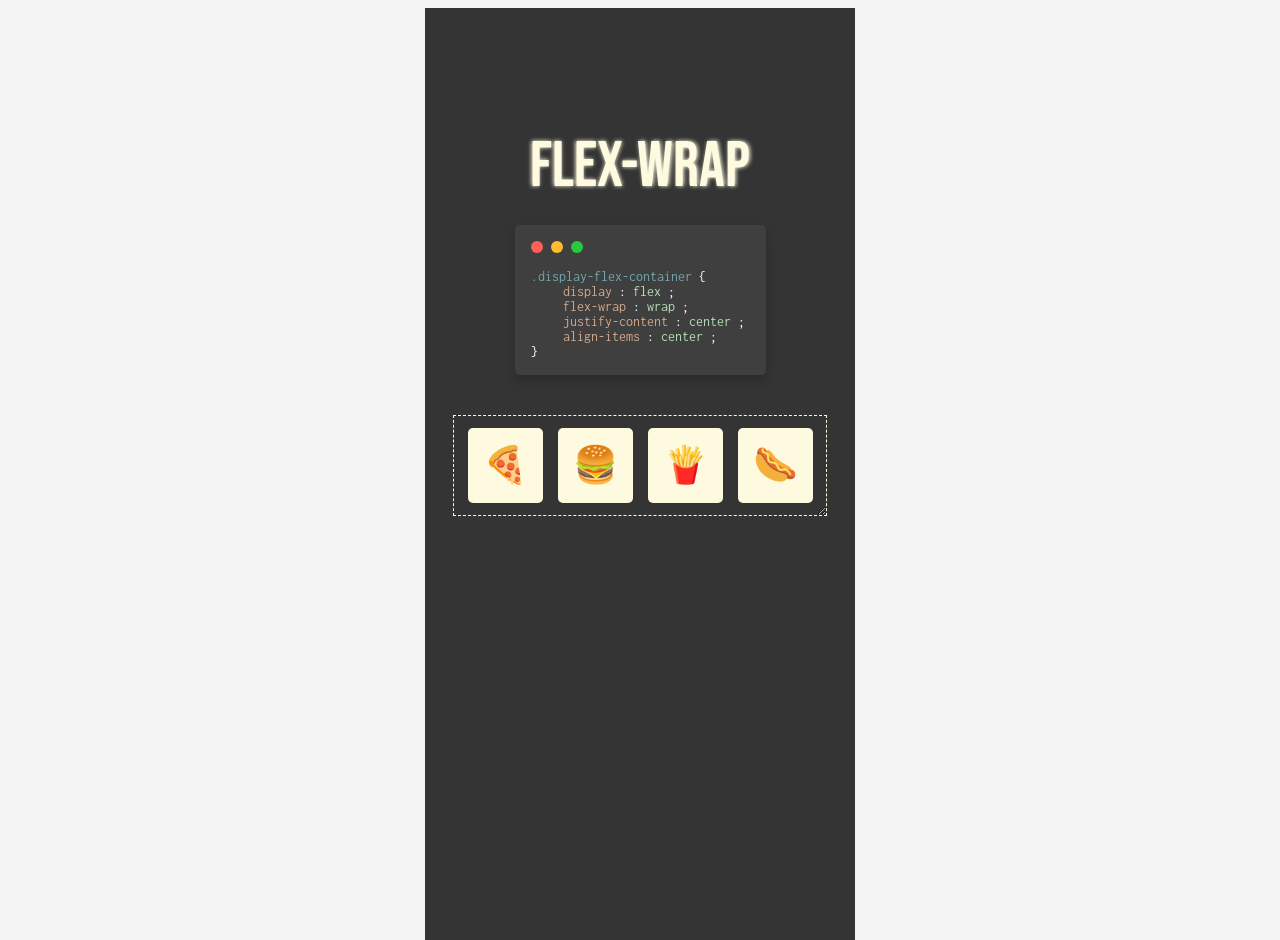
==== index.html @ 31e93991 "styled css code container with editable flex wrap value" ====
<!DOCTYPE html>
<html lang="en">

<head>
    <meta charset="UTF-8">
    <meta name="viewport" content="width=device-width, initial-scale=1.0">
    <link rel="stylesheet" href="style.css">
    <title>CSS Guides</title>
</head>

<body>
    <div class="guides-container">
        <div class="guide-title-container">
            <h1 class="guide-title">FLEX-WRAP</h1>
            <h1 class="guide-title glow">FLEX-WRAP</h1>
        </div>
        <div class="css-code-container">
            <div class="css-code-header">
                <div class="css-code-menu-red"></div>
                <div class="css-code-menu-yellow"></div>
                <div class="css-code-menu-green"></div>
            </div>
            <div class="css-code">
                <p class="css-code-selector">.display-flex-container 
                    <span class="css-code-bracket">{</span>
                </p>
                <p class="css-code-property">display
                    <span class="css-code-colon">:</span>
                    <span class="css-code-property-value">flex</span>
                    <span class="css-code-semicolon">;</span>
                </p>
                <p class="css-code-property">flex-wrap
                    <span class="css-code-colon">:</span>
                    <span class="css-code-property-value" id="flexWrap" contenteditable="true">wrap</span>
                    <span class="css-code-semicolon">;</span>
                </p>
                <p class="css-code-property">justify-content
                    <span class="css-code-colon">:</span>
                    <span class="css-code-property-value">center</span>
                    <span class="css-code-semicolon">;</span>
                </p>
                <p class="css-code-property">align-items
                    <span class="css-code-colon">:</span>
                    <span class="css-code-property-value">center</span>
                    <span class="css-code-semicolon">;</span>
                </p>
                <span class="css-code-bracket">}</span>
            </div>
        </div>
        <div class="flex-items-container">
            <div class="flex-items">🍕</div>
            <div class="flex-items">🍔</div>
            <div class="flex-items">🍟</div>
            <div class="flex-items">🌭</div>
        </div>
    </div>
</body>

</html>
---- style.css ----
@import url('https://fonts.googleapis.com/css2?family=Bebas+Neue&display=swap');
@import url('https://fonts.googleapis.com/css2?family=Inconsolata&display=swap');

:root {
    --bg-color: #343434;
    --primary: #FEFAE0;
}

* {
    padding: 0;
    margin: 0;
    box-sizing: border-box;
}

html {
    font-family: 'Bebas Neue', sans-serif;
    font-size: 16px;
}

body {
    background-color: rgb(243, 243, 243);
    display: flex;
    justify-content: center;
    align-items: center;
}

.guides-container {
    height: 932px;
    width: 430px;
    padding: 0 1.75rem;
    margin-top: 0.5rem;
    background-color: var(--bg-color);

    display: flex;
    flex-direction: column;
    align-items: center;
}

.guide-title-container {
    width: 100%;
    margin-top: 7.5rem;
    display: flex;
    justify-content: center;
    align-items: center;
}

.guide-title {
    color: var(--primary);
    font-size: 4rem;
    font-weight: 400;
    
}

.guide-title.glow {
    position: absolute;
    font-size: calc(4rem + 0.5px);
    filter: blur(2px);
    animation: glow 2s ease-in-out infinite alternate;
}

@keyframes glow {
    from {
        opacity: 0%;
    }
    to {
        opacity: 78%;
    }
}

.css-code-container {
    font-family: 'Inconsolata', monospace;
    
    font-size: 0.9rem;
    color: white;
    min-width: 251px;
    max-height: 188px;
    margin: 1.25rem;
    background-color: #3F3F3F;
    border-radius: 5px;
    box-shadow: 0 5px 10px rgb(0 0 0 / 0.2);
}

.css-code-header {
    width: 100%;
    padding: 1rem 1rem;
    display: flex;
    align-items: center;
    gap: 0.5rem;
}

.css-code-header > div{
    width: 0.75rem;
    height: 0.75rem;
    border-radius: 50%;
}

.css-code-menu-red {
    background-color: #FF5F56;
}

.css-code-menu-yellow {
    background-color: #FFBD2E;
}

.css-code-menu-green {
    background-color: #27C93F;
}

.css-code {
    padding: 0 1rem 1rem;
}

.css-code-selector {
    color: #73A6A9;
}

.css-code-property {
    margin-left: 2rem;
    color: #D3A789;
}

.css-code-property-value {
    color: #B5DDB5;
}

.css-code-bracket, .css-code-semicolon, .css-code-colon {
    color: #ffffff;
}

.flex-items-container {
    width: 100%;
    min-height: 98px;
    margin-top: 1.25rem;
    padding: 0.75rem 0;
    border: 1px dashed var(--primary);
    resize: horizontal;
    overflow: hidden;

    display: flex;
    flex-wrap: wrap;
    justify-content: center;
    align-items: center;
    gap: 15px;
}

.flex-items {
    width: 75px;
    height: 75px;
    border-radius: 5px;
    font-size: 2.25rem;
    background-color: var(--primary);

    display: flex;
    justify-content: center;
    align-items: center;
}
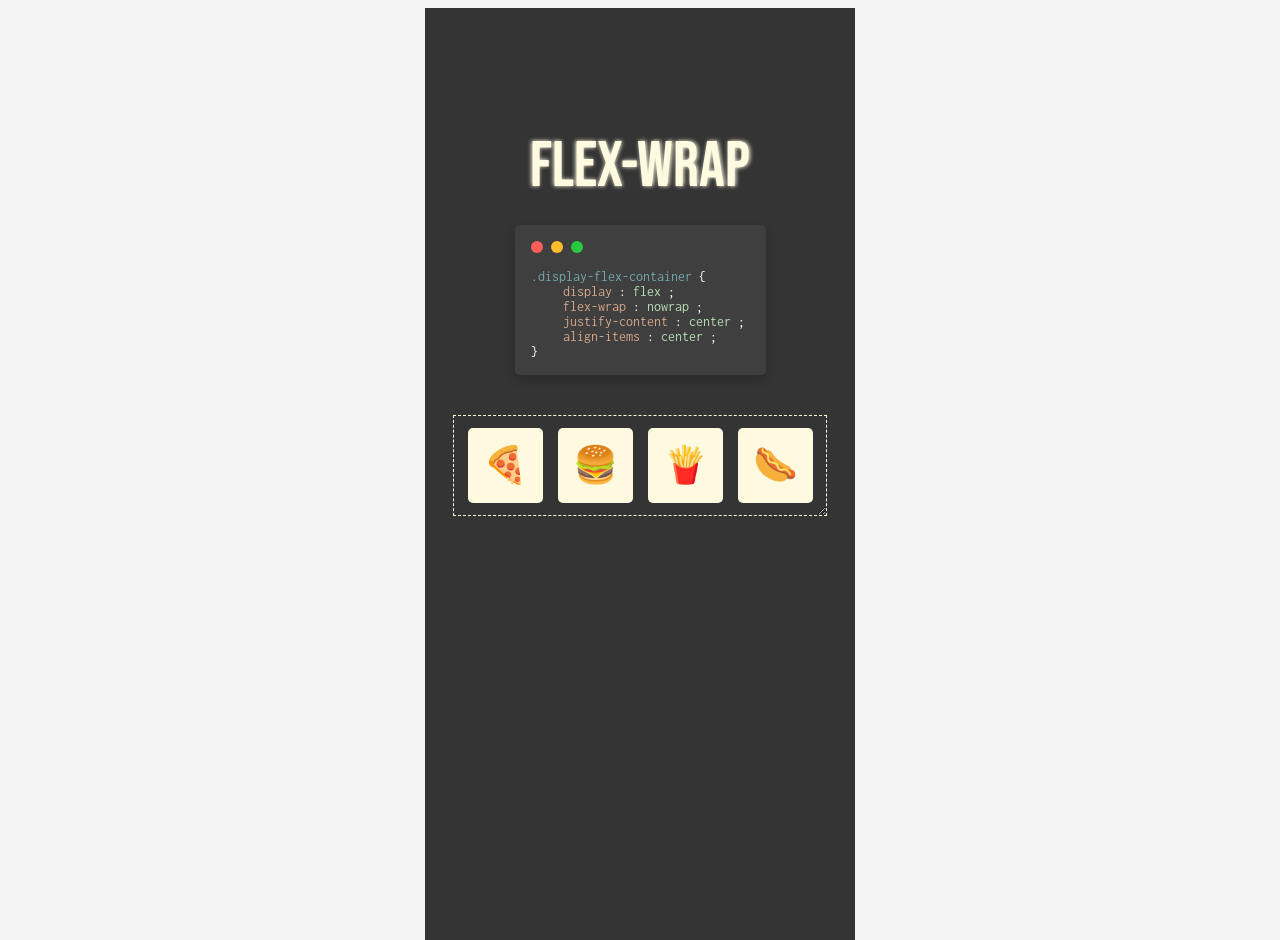
==== commit ac881123: "event listeners for flex wrap content editable" ====
--- a/index.html
+++ b/index.html
@@ -5,6 +5,7 @@
     <meta charset="UTF-8">
     <meta name="viewport" content="width=device-width, initial-scale=1.0">
     <link rel="stylesheet" href="style.css">
+    <script src="index.js" defer></script>
     <title>CSS Guides</title>
 </head>
 
@@ -31,7 +32,7 @@
                 </p>
                 <p class="css-code-property">flex-wrap
                     <span class="css-code-colon">:</span>
-                    <span class="css-code-property-value" id="flexWrap" contenteditable="true">wrap</span>
+                    <span class="css-code-property-value" id="flexWrap" contenteditable="true" spellcheck="false">nowrap</span>
                     <span class="css-code-semicolon">;</span>
                 </p>
                 <p class="css-code-property">justify-content
--- a/style.css
+++ b/style.css
@@ -137,7 +137,7 @@
     overflow: hidden;
 
     display: flex;
-    flex-wrap: wrap;
+    flex-wrap: nowrap;
     justify-content: center;
     align-items: center;
     gap: 15px;
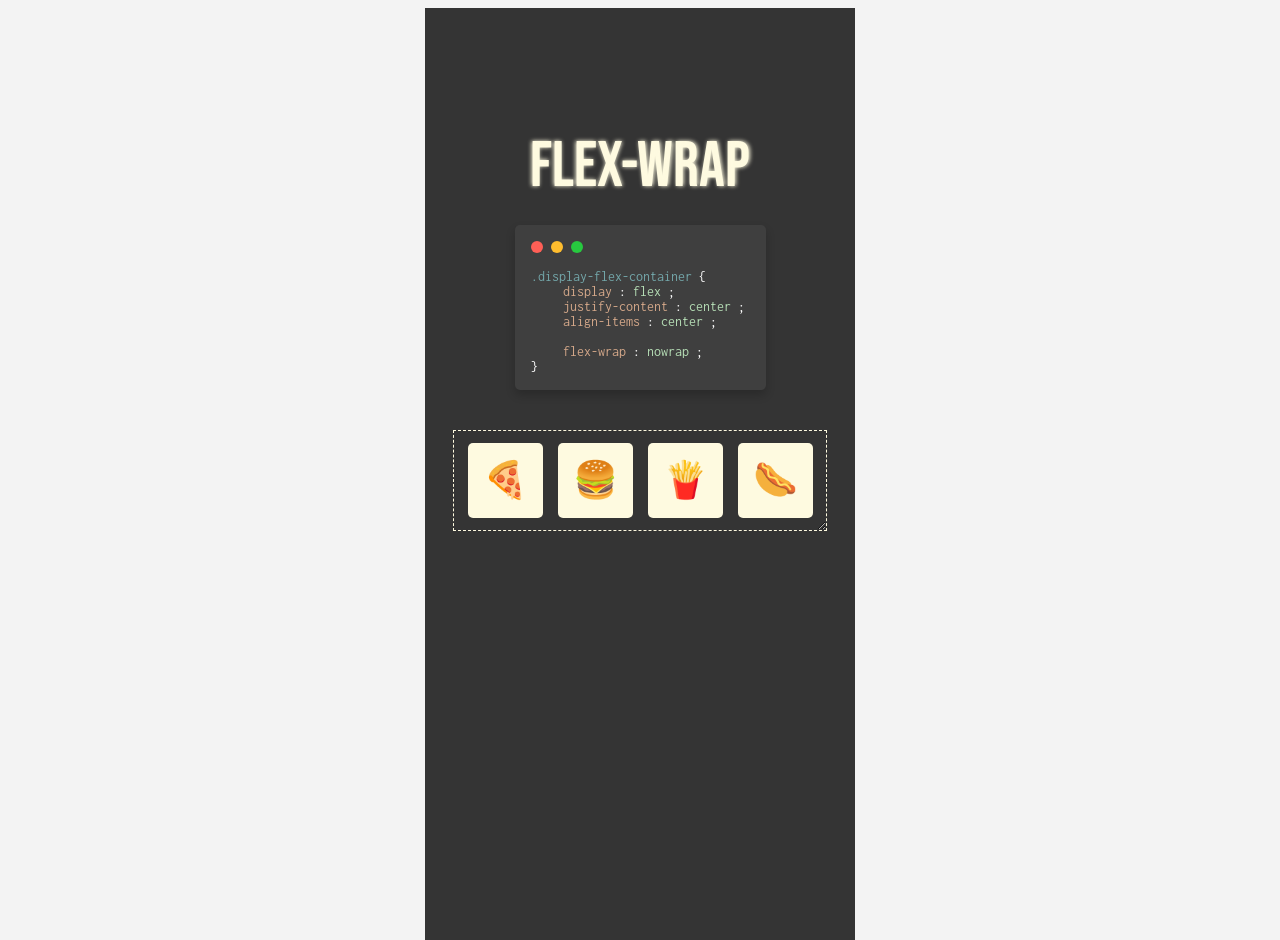
==== commit b697c397: "css code rearrangement" ====
--- a/index.html
+++ b/index.html
@@ -30,11 +30,6 @@
                     <span class="css-code-property-value">flex</span>
                     <span class="css-code-semicolon">;</span>
                 </p>
-                <p class="css-code-property">flex-wrap
-                    <span class="css-code-colon">:</span>
-                    <span class="css-code-property-value" id="flexWrap" contenteditable="true" spellcheck="false">nowrap</span>
-                    <span class="css-code-semicolon">;</span>
-                </p>
                 <p class="css-code-property">justify-content
                     <span class="css-code-colon">:</span>
                     <span class="css-code-property-value">center</span>
@@ -43,6 +38,12 @@
                 <p class="css-code-property">align-items
                     <span class="css-code-colon">:</span>
                     <span class="css-code-property-value">center</span>
+                    <span class="css-code-semicolon">;</span>
+                </p>
+                <br>
+                <p class="css-code-property" id="flexWrapProp">flex-wrap
+                    <span class="css-code-colon">:</span>
+                    <span class="css-code-property-value" id="flexWrapValue" contenteditable="true" spellcheck="false">nowrap</span>
                     <span class="css-code-semicolon">;</span>
                 </p>
                 <span class="css-code-bracket">}</span>
--- a/style.css
+++ b/style.css
@@ -110,6 +110,24 @@
     padding: 0 1rem 1rem;
 }
 
+.css-code > :not(#flexWrapProp) {
+    /* opacity: 85%; */
+    /* animation: fade 3s ease-in-out infinite alternate; */
+}
+
+@keyframes fade {
+    from {
+        opacity: 70%;
+    }
+    to {
+        opacity: 100%;
+    }
+}
+
+[contenteditable] {
+    outline: 0px solid transparent;
+}
+
 .css-code-selector {
     color: #73A6A9;
 }
@@ -153,4 +171,5 @@
     display: flex;
     justify-content: center;
     align-items: center;
-}+}
+
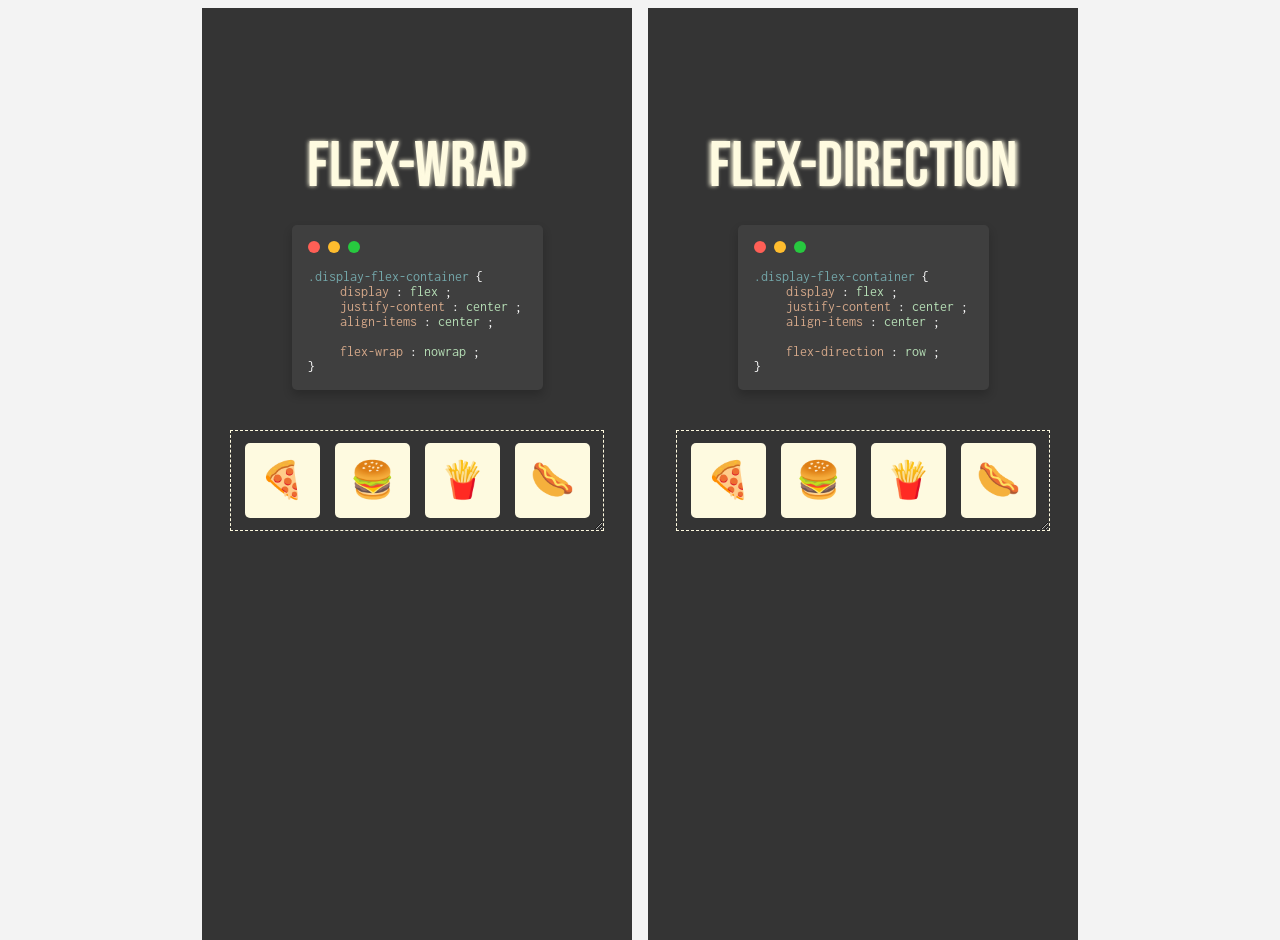
==== commit 2837a52a: "flex direction guide" ====
--- a/index.html
+++ b/index.html
@@ -10,7 +10,7 @@
 </head>
 
 <body>
-    <div class="guides-container">
+    <div class="guides-container" id="guidesFlexWrap">
         <div class="guide-title-container">
             <h1 class="guide-title">FLEX-WRAP</h1>
             <h1 class="guide-title glow">FLEX-WRAP</h1>
@@ -49,7 +49,53 @@
                 <span class="css-code-bracket">}</span>
             </div>
         </div>
-        <div class="flex-items-container">
+        <div class="flex-items-container" id="itemsFlexWrap">
+            <div class="flex-items">🍕</div>
+            <div class="flex-items">🍔</div>
+            <div class="flex-items">🍟</div>
+            <div class="flex-items">🌭</div>
+        </div>
+    </div>
+    <div class="guides-container" id="guidesFlexDirection">
+        <div class="guide-title-container">
+            <h1 class="guide-title">FLEX-DIRECTION</h1>
+            <h1 class="guide-title glow">FLEX-DIRECTION</h1>
+        </div>
+        <div class="css-code-container">
+            <div class="css-code-header">
+                <div class="css-code-menu-red"></div>
+                <div class="css-code-menu-yellow"></div>
+                <div class="css-code-menu-green"></div>
+            </div>
+            <div class="css-code">
+                <p class="css-code-selector">.display-flex-container 
+                    <span class="css-code-bracket">{</span>
+                </p>
+                <p class="css-code-property">display
+                    <span class="css-code-colon">:</span>
+                    <span class="css-code-property-value">flex</span>
+                    <span class="css-code-semicolon">;</span>
+                </p>
+                <p class="css-code-property">justify-content
+                    <span class="css-code-colon">:</span>
+                    <span class="css-code-property-value">center</span>
+                    <span class="css-code-semicolon">;</span>
+                </p>
+                <p class="css-code-property">align-items
+                    <span class="css-code-colon">:</span>
+                    <span class="css-code-property-value">center</span>
+                    <span class="css-code-semicolon">;</span>
+                </p>
+                <br>
+                <p class="css-code-property" id="flexWrapProp">flex-direction
+                    <span class="css-code-colon">:</span>
+                    <span class="css-code-property-value" id="flexDirectionValue" contenteditable="true" spellcheck="false">row</span>
+                    <span class="css-code-semicolon">;</span>
+                </p>
+                <span class="css-code-bracket">}</span>
+            </div>
+        </div>
+        <div class="flex-items-container" id="itemsFlexDirection">
             <div class="flex-items">🍕</div>
             <div class="flex-items">🍔</div>
             <div class="flex-items">🍟</div>
--- a/style.css
+++ b/style.css
@@ -22,6 +22,8 @@
     display: flex;
     justify-content: center;
     align-items: center;
+    flex-wrap: wrap;
+    gap: 1rem;
 }
 
 .guides-container {
@@ -31,6 +33,7 @@
     margin-top: 0.5rem;
     background-color: var(--bg-color);
 
+    position: relative;
     display: flex;
     flex-direction: column;
     align-items: center;
@@ -110,20 +113,6 @@
     padding: 0 1rem 1rem;
 }
 
-.css-code > :not(#flexWrapProp) {
-    /* opacity: 85%; */
-    /* animation: fade 3s ease-in-out infinite alternate; */
-}
-
-@keyframes fade {
-    from {
-        opacity: 70%;
-    }
-    to {
-        opacity: 100%;
-    }
-}
-
 [contenteditable] {
     outline: 0px solid transparent;
 }
@@ -161,6 +150,15 @@
     gap: 15px;
 }
 
+.flex-items-container#itemsFlexWrap {
+    flex-wrap: nowrap;
+}
+
+.flex-items-container#itemsFlexDirection {
+    flex-direction: row;
+    flex-wrap: wrap;
+}
+
 .flex-items {
     width: 75px;
     height: 75px;
@@ -171,5 +169,4 @@
     display: flex;
     justify-content: center;
     align-items: center;
-}
-
+}
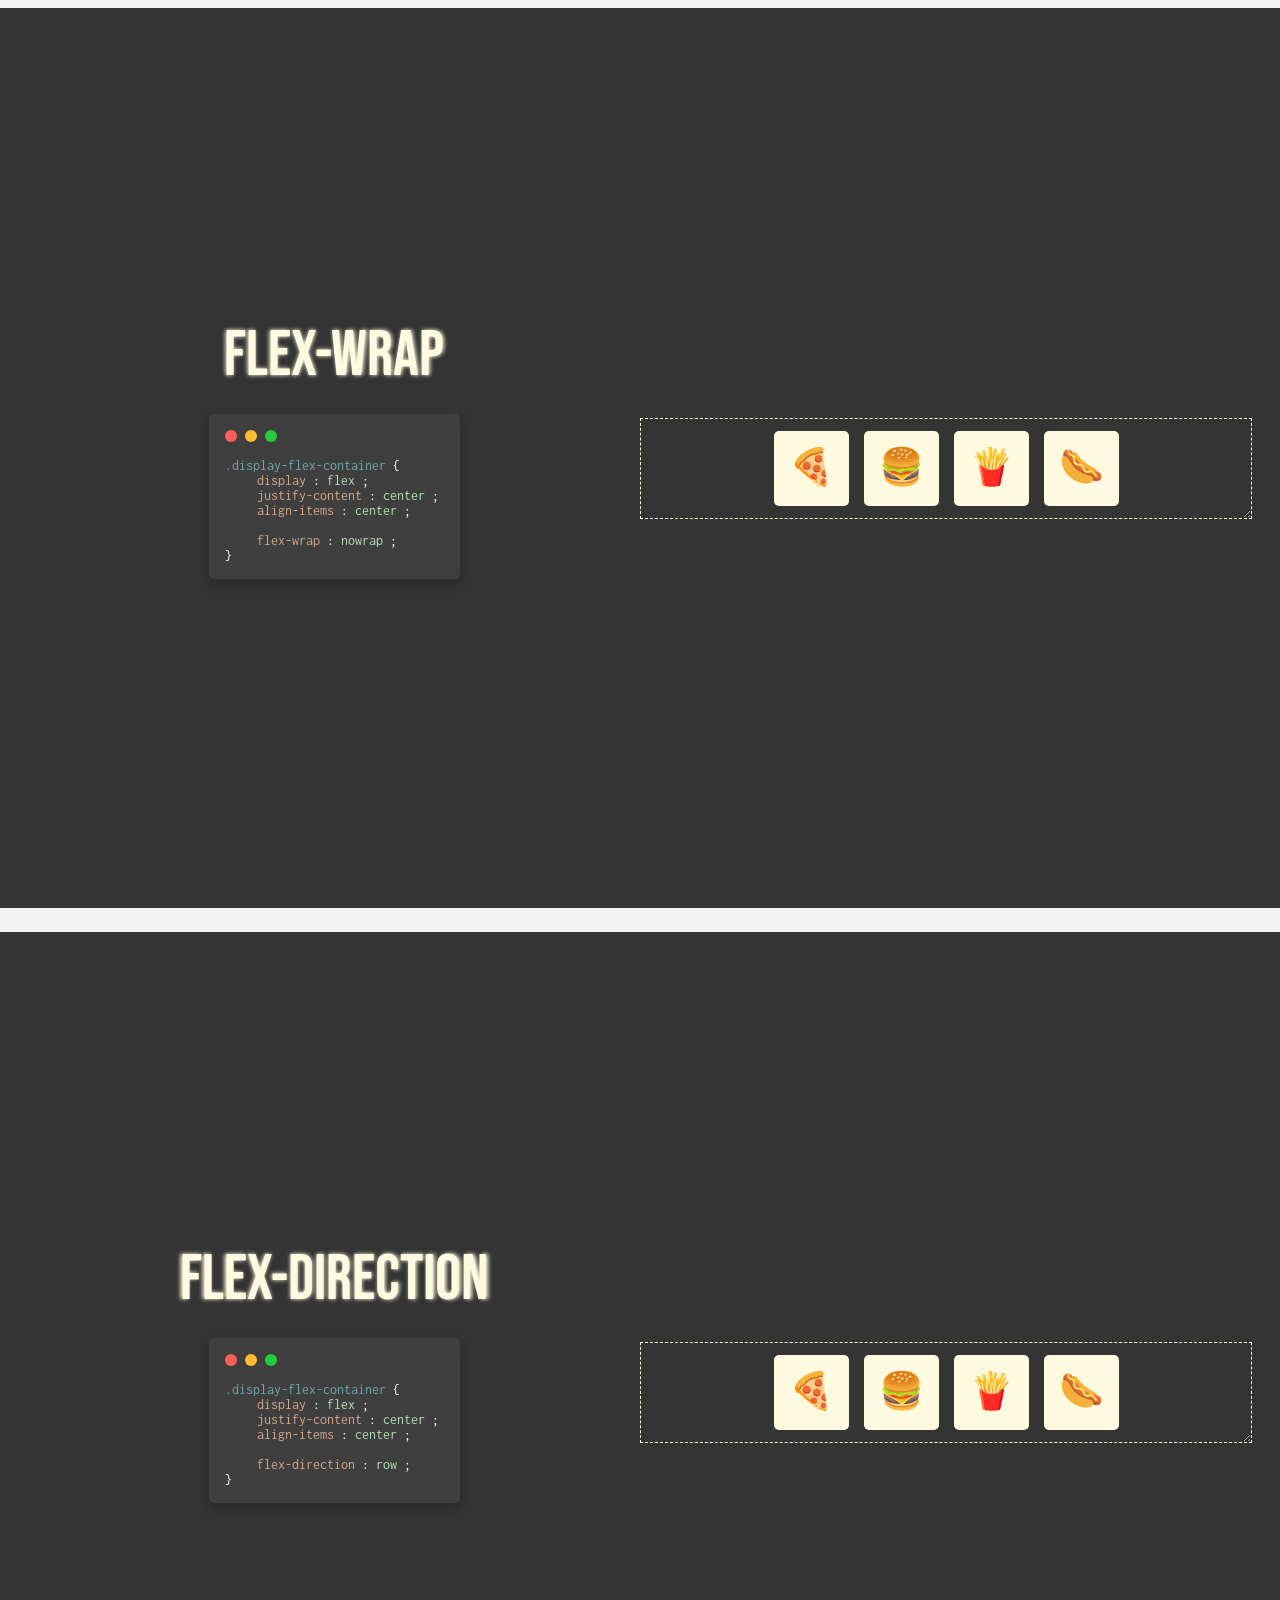
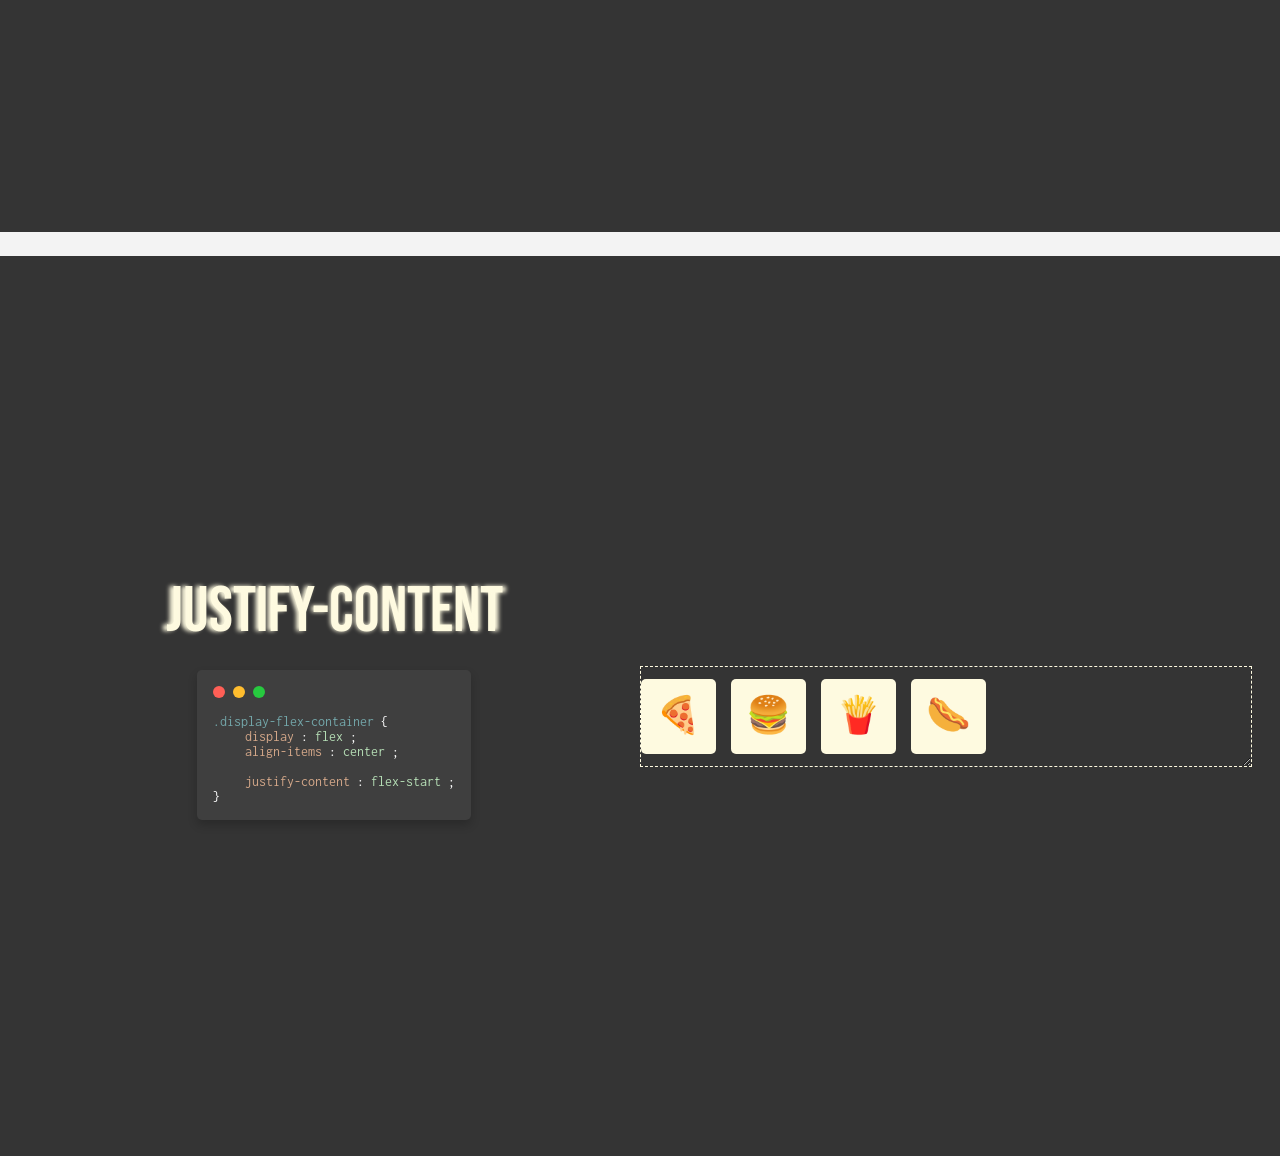
==== commit af1ddda9: "justify content guide" ====
--- a/index.html
+++ b/index.html
@@ -11,95 +11,148 @@
 
 <body>
     <div class="guides-container" id="guidesFlexWrap">
-        <div class="guide-title-container">
-            <h1 class="guide-title">FLEX-WRAP</h1>
-            <h1 class="guide-title glow">FLEX-WRAP</h1>
-        </div>
-        <div class="css-code-container">
-            <div class="css-code-header">
-                <div class="css-code-menu-red"></div>
-                <div class="css-code-menu-yellow"></div>
-                <div class="css-code-menu-green"></div>
+        <div class="title-code-container">
+            <div class="guide-title-container">
+                <h1 class="guide-title">FLEX-WRAP</h1>
+                <h1 class="guide-title glow">FLEX-WRAP</h1>
             </div>
-            <div class="css-code">
-                <p class="css-code-selector">.display-flex-container 
-                    <span class="css-code-bracket">{</span>
-                </p>
-                <p class="css-code-property">display
-                    <span class="css-code-colon">:</span>
-                    <span class="css-code-property-value">flex</span>
-                    <span class="css-code-semicolon">;</span>
-                </p>
-                <p class="css-code-property">justify-content
-                    <span class="css-code-colon">:</span>
-                    <span class="css-code-property-value">center</span>
-                    <span class="css-code-semicolon">;</span>
-                </p>
-                <p class="css-code-property">align-items
-                    <span class="css-code-colon">:</span>
-                    <span class="css-code-property-value">center</span>
-                    <span class="css-code-semicolon">;</span>
-                </p>
-                <br>
-                <p class="css-code-property" id="flexWrapProp">flex-wrap
-                    <span class="css-code-colon">:</span>
-                    <span class="css-code-property-value" id="flexWrapValue" contenteditable="true" spellcheck="false">nowrap</span>
-                    <span class="css-code-semicolon">;</span>
-                </p>
-                <span class="css-code-bracket">}</span>
+            <div class="css-code-container">
+                <div class="css-code-header">
+                    <div class="css-code-menu-red"></div>
+                    <div class="css-code-menu-yellow"></div>
+                    <div class="css-code-menu-green"></div>
+                </div>
+                <div class="css-code">
+                    <p class="css-code-selector">.display-flex-container 
+                        <span class="css-code-bracket">{</span>
+                    </p>
+                    <p class="css-code-property">display
+                        <span class="css-code-colon">:</span>
+                        <span class="css-code-property-value">flex</span>
+                        <span class="css-code-semicolon">;</span>
+                    </p>
+                    <p class="css-code-property">justify-content
+                        <span class="css-code-colon">:</span>
+                        <span class="css-code-property-value">center</span>
+                        <span class="css-code-semicolon">;</span>
+                    </p>
+                    <p class="css-code-property">align-items
+                        <span class="css-code-colon">:</span>
+                        <span class="css-code-property-value">center</span>
+                        <span class="css-code-semicolon">;</span>
+                    </p>
+                    <br>
+                    <p class="css-code-property" id="flexWrapProp">flex-wrap
+                        <span class="css-code-colon">:</span>
+                        <span class="css-code-property-value" id="flexWrapValue" contenteditable="true" spellcheck="false">nowrap</span>
+                        <span class="css-code-semicolon">;</span>
+                    </p>
+                    <span class="css-code-bracket">}</span>
+                </div>
             </div>
         </div>
-        <div class="flex-items-container" id="itemsFlexWrap">
-            <div class="flex-items">🍕</div>
-            <div class="flex-items">🍔</div>
-            <div class="flex-items">🍟</div>
-            <div class="flex-items">🌭</div>
+        <div class="items-container">
+            <div class="flex-items-container" id="itemsFlexWrap">
+                <div class="flex-items">🍕</div>
+                <div class="flex-items">🍔</div>
+                <div class="flex-items">🍟</div>
+                <div class="flex-items">🌭</div>
+            </div>
         </div>
     </div>
     <div class="guides-container" id="guidesFlexDirection">
-        <div class="guide-title-container">
-            <h1 class="guide-title">FLEX-DIRECTION</h1>
-            <h1 class="guide-title glow">FLEX-DIRECTION</h1>
-        </div>
-        <div class="css-code-container">
-            <div class="css-code-header">
-                <div class="css-code-menu-red"></div>
-                <div class="css-code-menu-yellow"></div>
-                <div class="css-code-menu-green"></div>
+        <div class="title-code-container">
+            <div class="guide-title-container">
+                <h1 class="guide-title">FLEX-DIRECTION</h1>
+                <h1 class="guide-title glow">FLEX-DIRECTION</h1>
             </div>
-            <div class="css-code">
-                <p class="css-code-selector">.display-flex-container 
-                    <span class="css-code-bracket">{</span>
-                </p>
-                <p class="css-code-property">display
-                    <span class="css-code-colon">:</span>
-                    <span class="css-code-property-value">flex</span>
-                    <span class="css-code-semicolon">;</span>
-                </p>
-                <p class="css-code-property">justify-content
-                    <span class="css-code-colon">:</span>
-                    <span class="css-code-property-value">center</span>
-                    <span class="css-code-semicolon">;</span>
-                </p>
-                <p class="css-code-property">align-items
-                    <span class="css-code-colon">:</span>
-                    <span class="css-code-property-value">center</span>
-                    <span class="css-code-semicolon">;</span>
-                </p>
-                <br>
-                <p class="css-code-property" id="flexWrapProp">flex-direction
-                    <span class="css-code-colon">:</span>
-                    <span class="css-code-property-value" id="flexDirectionValue" contenteditable="true" spellcheck="false">row</span>
-                    <span class="css-code-semicolon">;</span>
-                </p>
-                <span class="css-code-bracket">}</span>
+            <div class="css-code-container">
+                <div class="css-code-header">
+                    <div class="css-code-menu-red"></div>
+                    <div class="css-code-menu-yellow"></div>
+                    <div class="css-code-menu-green"></div>
+                </div>
+                <div class="css-code">
+                    <p class="css-code-selector">.display-flex-container 
+                        <span class="css-code-bracket">{</span>
+                    </p>
+                    <p class="css-code-property">display
+                        <span class="css-code-colon">:</span>
+                        <span class="css-code-property-value">flex</span>
+                        <span class="css-code-semicolon">;</span>
+                    </p>
+                    <p class="css-code-property">justify-content
+                        <span class="css-code-colon">:</span>
+                        <span class="css-code-property-value">center</span>
+                        <span class="css-code-semicolon">;</span>
+                    </p>
+                    <p class="css-code-property">align-items
+                        <span class="css-code-colon">:</span>
+                        <span class="css-code-property-value">center</span>
+                        <span class="css-code-semicolon">;</span>
+                    </p>
+                    <br>
+                    <p class="css-code-property" id="flexWrapProp">flex-direction
+                        <span class="css-code-colon">:</span>
+                        <span class="css-code-property-value" id="flexDirectionValue" contenteditable="true" spellcheck="false">row</span>
+                        <span class="css-code-semicolon">;</span>
+                    </p>
+                    <span class="css-code-bracket">}</span>
+                </div>
             </div>
         </div>
-        <div class="flex-items-container" id="itemsFlexDirection">
-            <div class="flex-items">🍕</div>
-            <div class="flex-items">🍔</div>
-            <div class="flex-items">🍟</div>
-            <div class="flex-items">🌭</div>
+        <div class="items-container">
+            <div class="flex-items-container" id="itemsFlexDirection">
+                <div class="flex-items">🍕</div>
+                <div class="flex-items">🍔</div>
+                <div class="flex-items">🍟</div>
+                <div class="flex-items">🌭</div>
+            </div>
+        </div>
+    </div>
+    <div class="guides-container" id="guidesJustifyContent">
+        <div class="title-code-container">
+            <div class="guide-title-container">
+                <h1 class="guide-title">JUSTIFY-CONTENT</h1>
+                <h1 class="guide-title glow">JUSTIFY-CONTENT</h1>
+            </div>
+            <div class="css-code-container">
+                <div class="css-code-header">
+                    <div class="css-code-menu-red"></div>
+                    <div class="css-code-menu-yellow"></div>
+                    <div class="css-code-menu-green"></div>
+                </div>
+                <div class="css-code">
+                    <p class="css-code-selector">.display-flex-container 
+                        <span class="css-code-bracket">{</span>
+                    </p>
+                    <p class="css-code-property">display
+                        <span class="css-code-colon">:</span>
+                        <span class="css-code-property-value">flex</span>
+                        <span class="css-code-semicolon">;</span>
+                    </p>
+                    <p class="css-code-property">align-items
+                        <span class="css-code-colon">:</span>
+                        <span class="css-code-property-value">center</span>
+                        <span class="css-code-semicolon">;</span>
+                    </p>
+                    <br>
+                    <p class="css-code-property">justify-content
+                        <span class="css-code-colon">:</span>
+                        <span class="css-code-property-value" id="justifyContentValue" contenteditable="true">flex-start</span>
+                        <span class="css-code-semicolon">;</span>
+                    </p>
+                    <span class="css-code-bracket">}</span>
+                </div>
+            </div>
+        </div>
+        <div class="items-container">
+            <div class="flex-items-container" id="itemsJustifyContent">
+                <div class="flex-items">🍕</div>
+                <div class="flex-items">🍔</div>
+                <div class="flex-items">🍟</div>
+                <div class="flex-items">🌭</div>
+            </div>
         </div>
     </div>
 </body>
--- a/style.css
+++ b/style.css
@@ -20,6 +20,7 @@
 body {
     background-color: rgb(243, 243, 243);
     display: flex;
+    flex-direction: column;
     justify-content: center;
     align-items: center;
     flex-wrap: wrap;
@@ -27,21 +28,29 @@
 }
 
 .guides-container {
-    height: 932px;
-    width: 430px;
+    height: 100vh;
+    width: 100%;
     padding: 0 1.75rem;
     margin-top: 0.5rem;
     background-color: var(--bg-color);
 
     position: relative;
     display: flex;
+    flex-direction: row;
+    align-items: center;
+}
+
+.title-code-container {
+    width: 960px;
+    
+    display: flex;
     flex-direction: column;
+    justify-content: center;
     align-items: center;
 }
 
 .guide-title-container {
     width: 100%;
-    margin-top: 7.5rem;
     display: flex;
     justify-content: center;
     align-items: center;
@@ -134,6 +143,13 @@
     color: #ffffff;
 }
 
+.items-container {
+    width: 960px;
+
+    display: flex;
+    justify-content: center;
+}
+
 .flex-items-container {
     width: 100%;
     min-height: 98px;
@@ -159,6 +175,10 @@
     flex-wrap: wrap;
 }
 
+.flex-items-container#itemsJustifyContent {
+    justify-content: flex-start;
+}
+
 .flex-items {
     width: 75px;
     height: 75px;
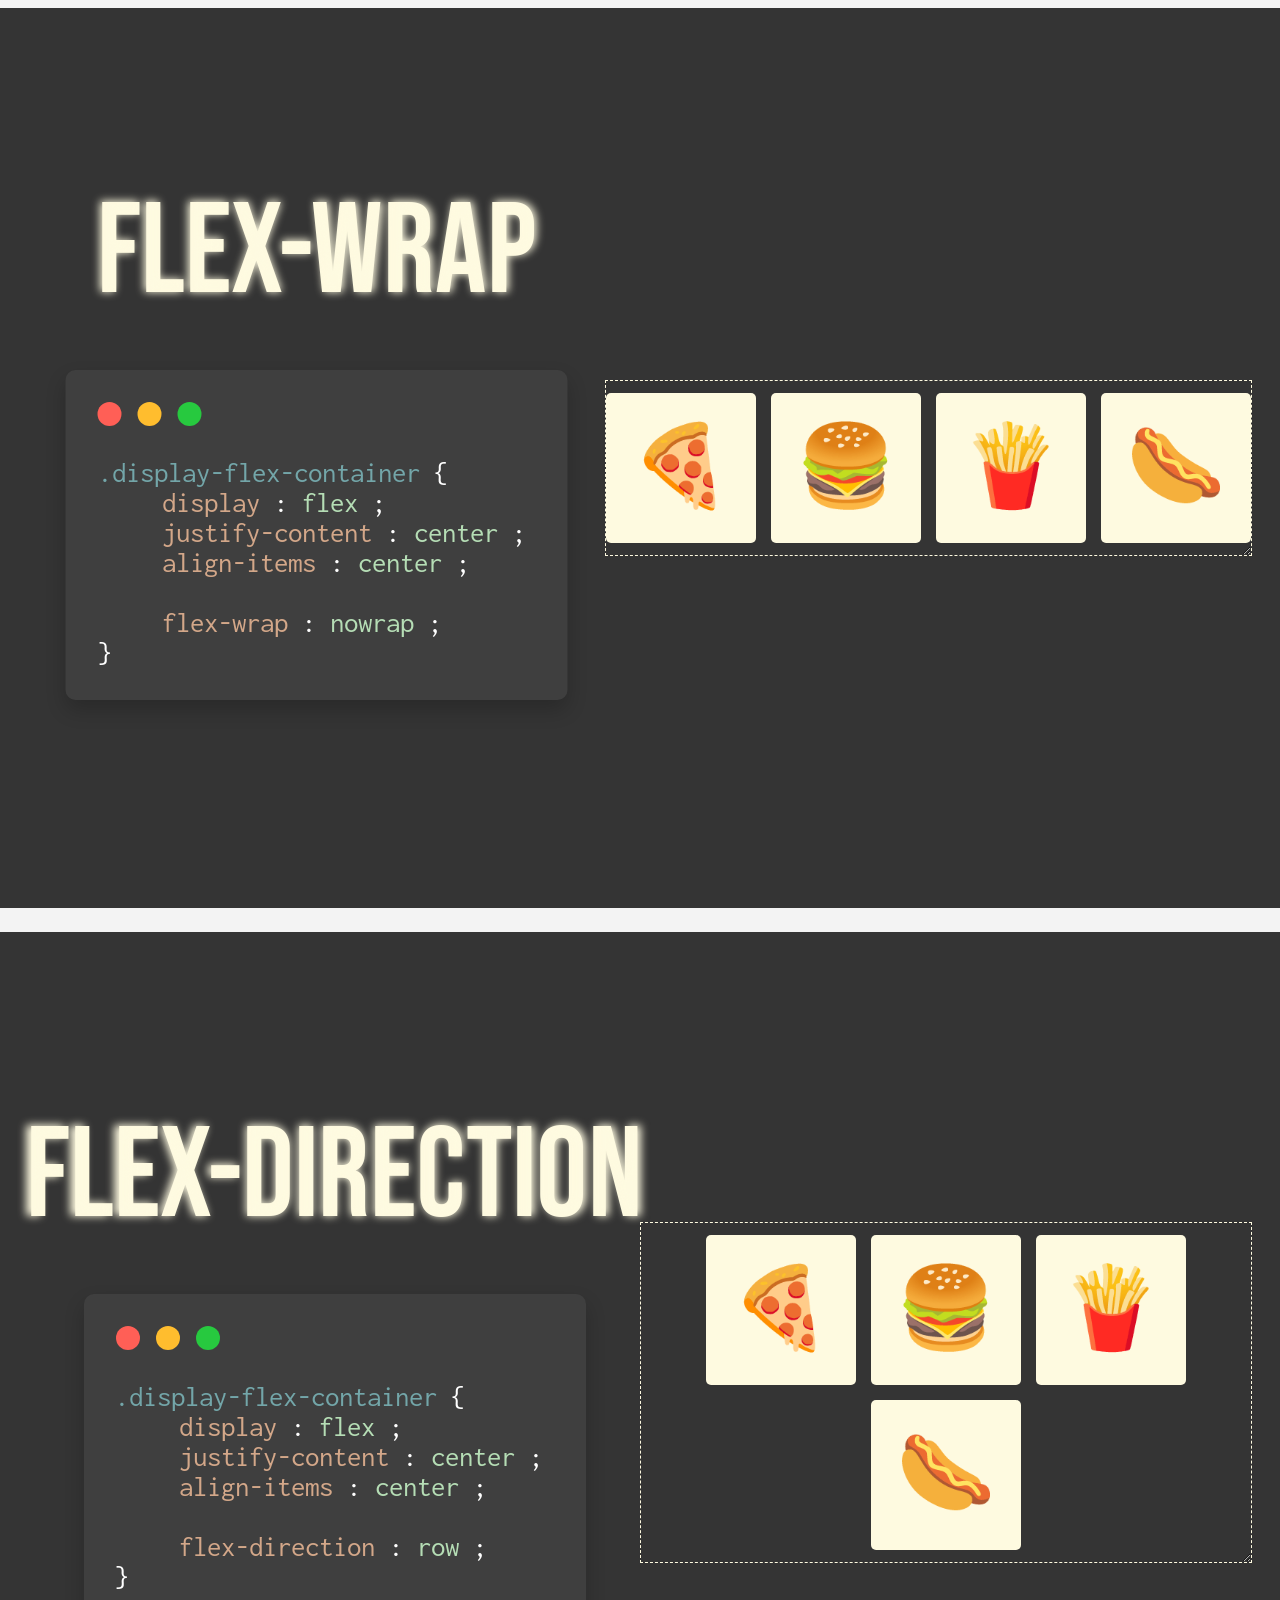
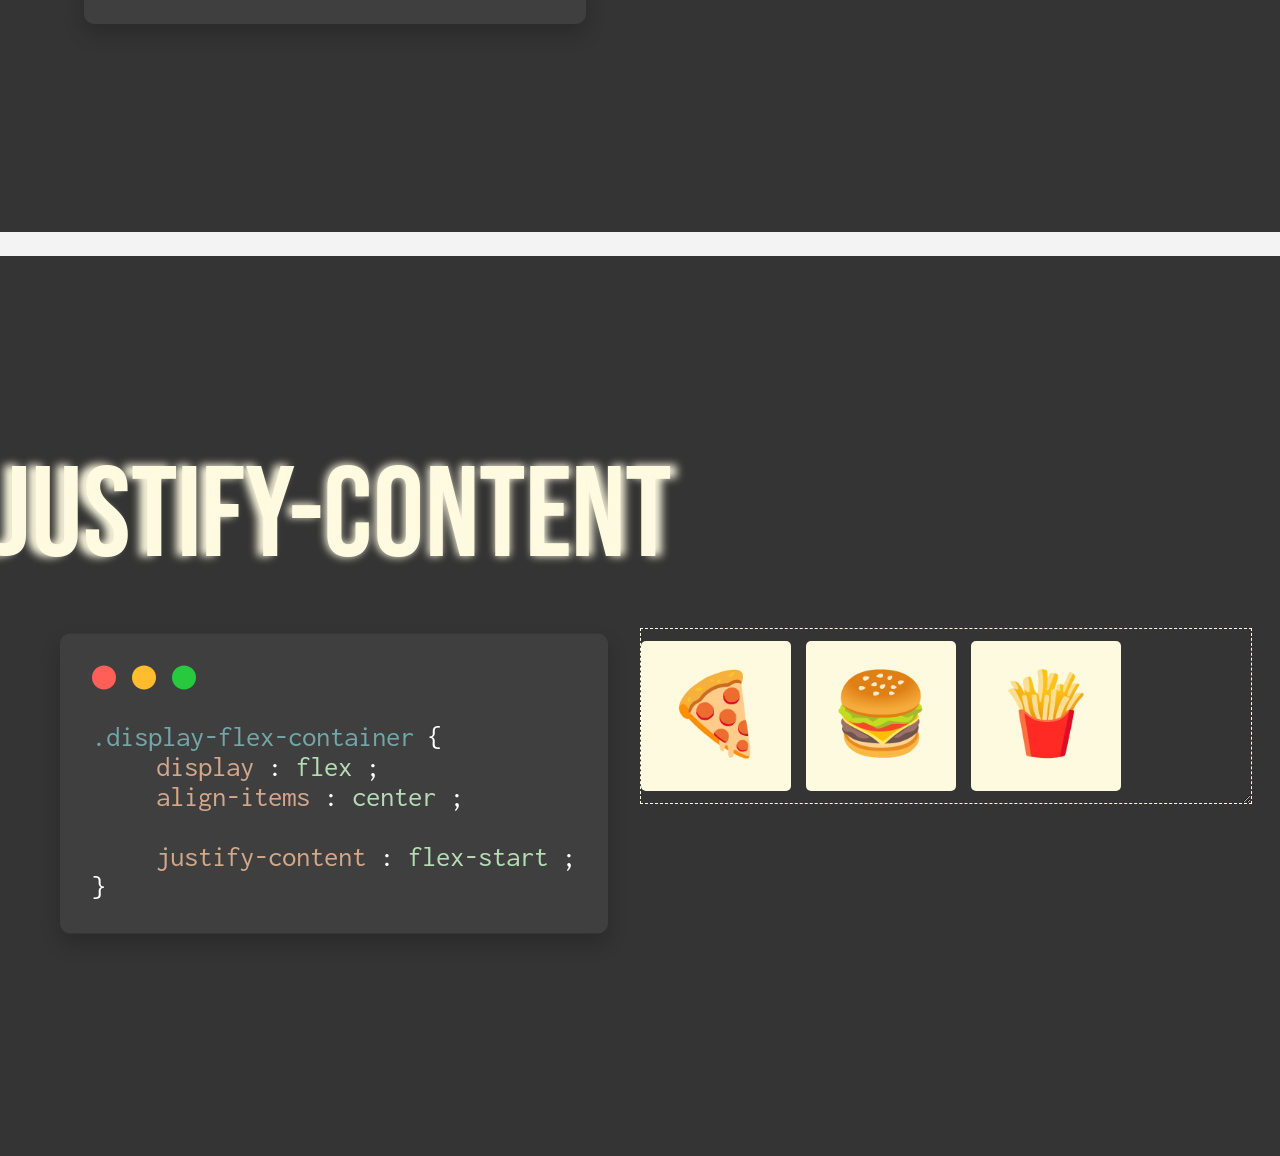
==== commit efa64c3b: "resized ui" ====
--- a/index.html
+++ b/index.html
@@ -151,7 +151,6 @@
                 <div class="flex-items">🍕</div>
                 <div class="flex-items">🍔</div>
                 <div class="flex-items">🍟</div>
-                <div class="flex-items">🌭</div>
             </div>
         </div>
     </div>
--- a/style.css
+++ b/style.css
@@ -47,6 +47,8 @@
     flex-direction: column;
     justify-content: center;
     align-items: center;
+
+    scale: 200%;
 }
 
 .guide-title-container {
@@ -164,6 +166,8 @@
     justify-content: center;
     align-items: center;
     gap: 15px;
+
+    transition: justify-content 2s;
 }
 
 .flex-items-container#itemsFlexWrap {
@@ -180,10 +184,10 @@
 }
 
 .flex-items {
-    width: 75px;
-    height: 75px;
+    width: 150px;
+    height: 150px;
     border-radius: 5px;
-    font-size: 2.25rem;
+    font-size: 5rem;
     background-color: var(--primary);
 
     display: flex;
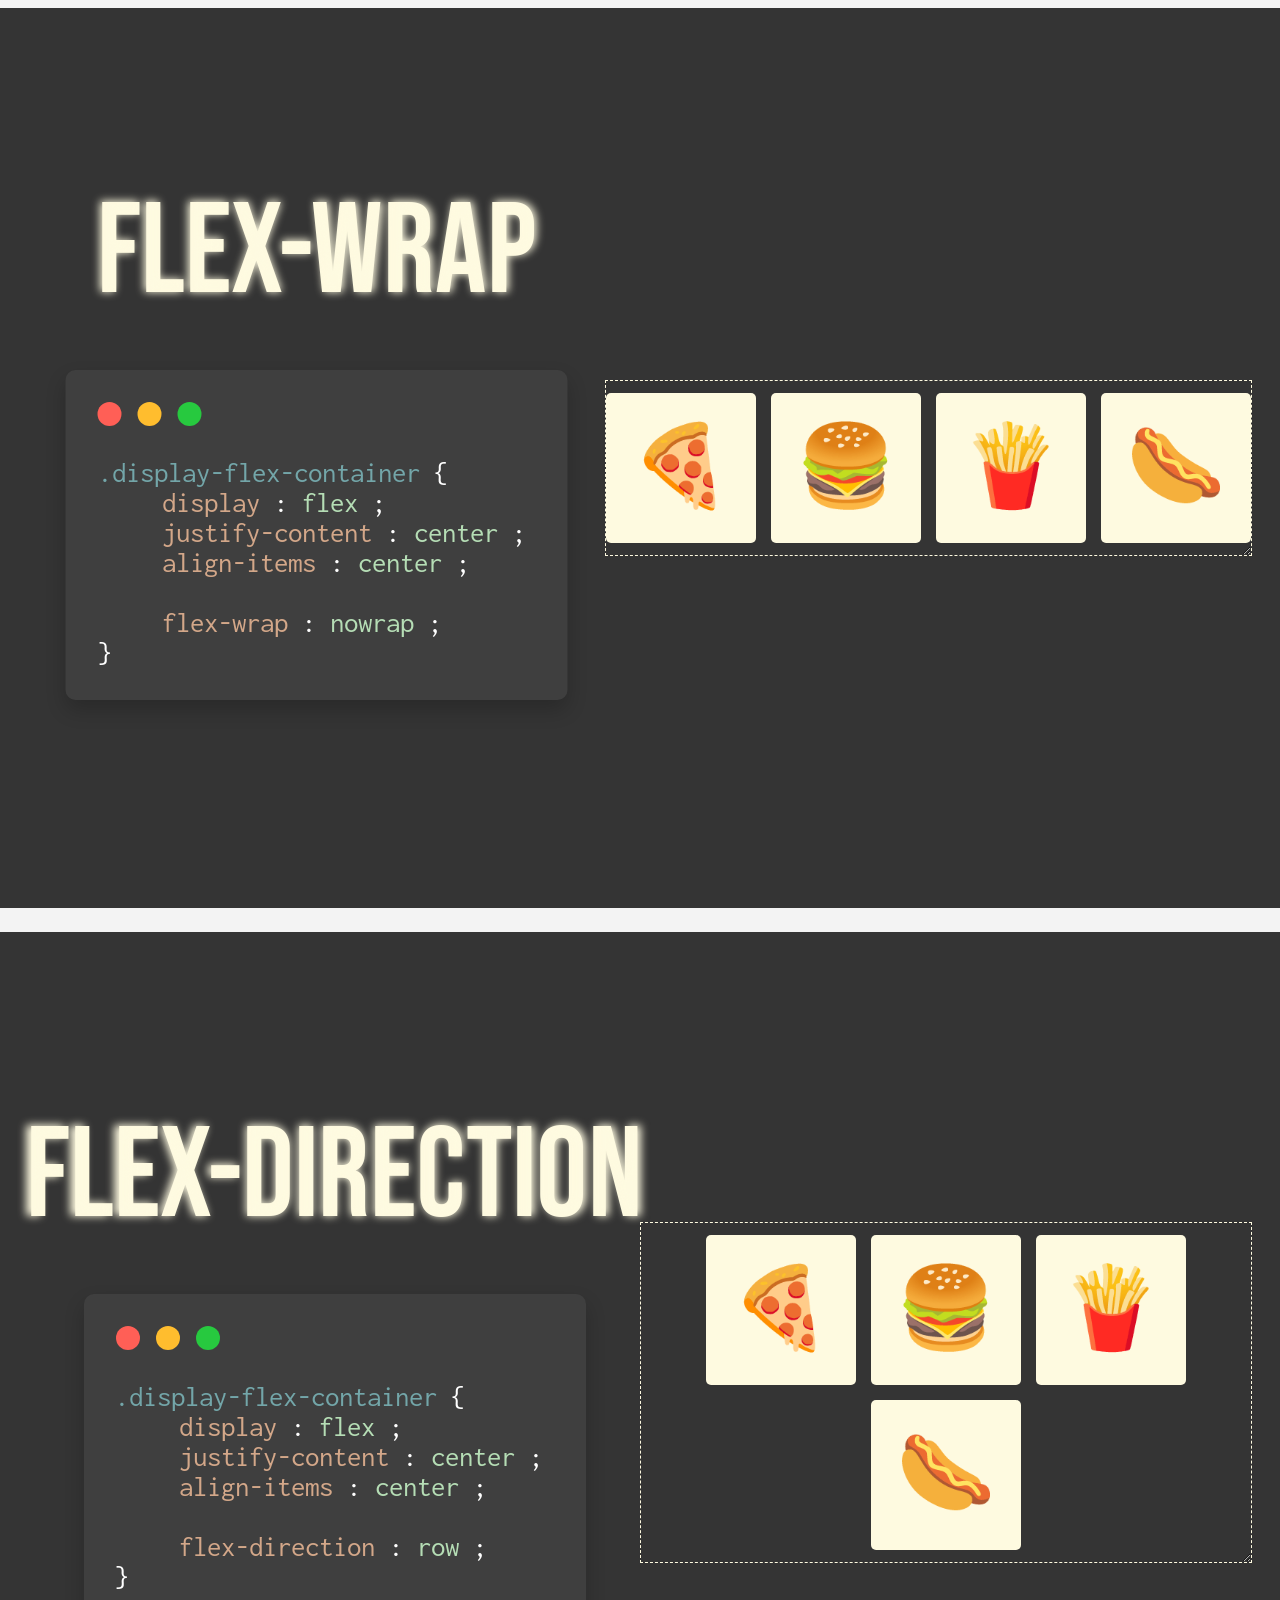
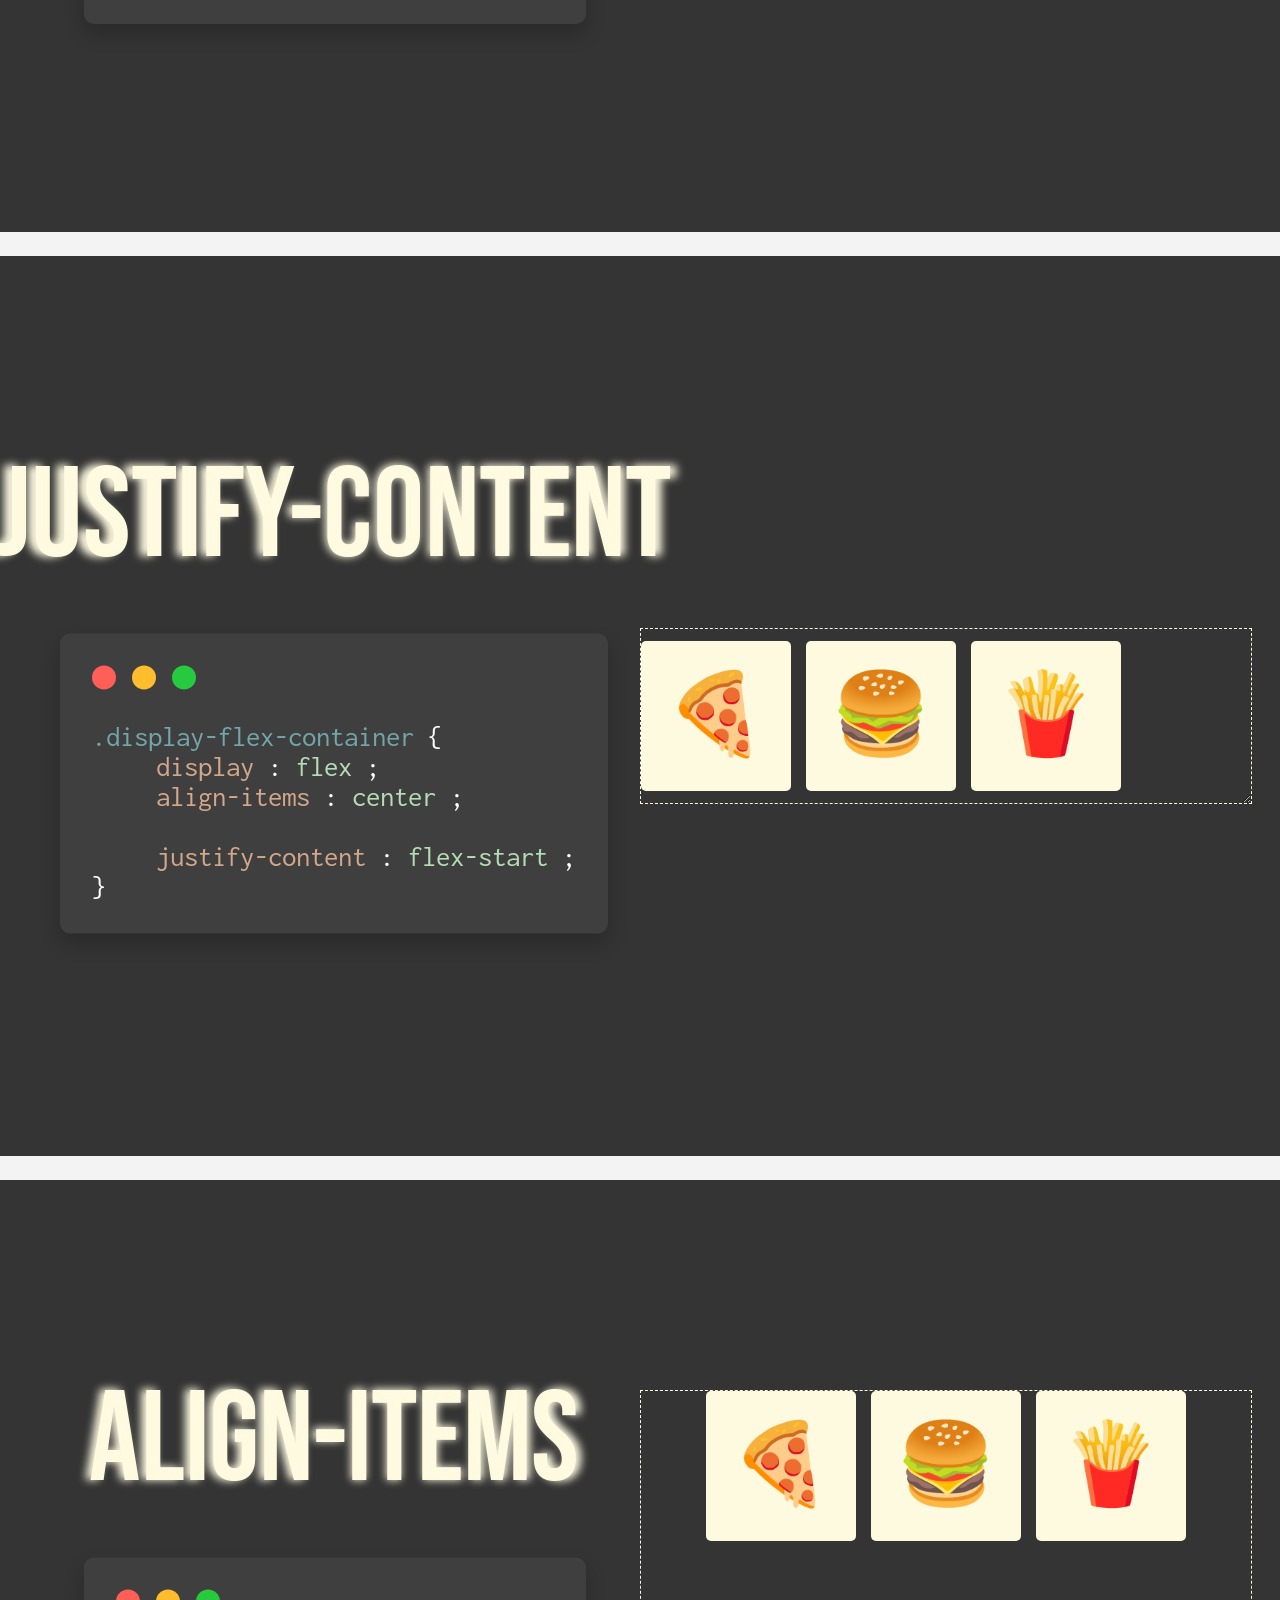
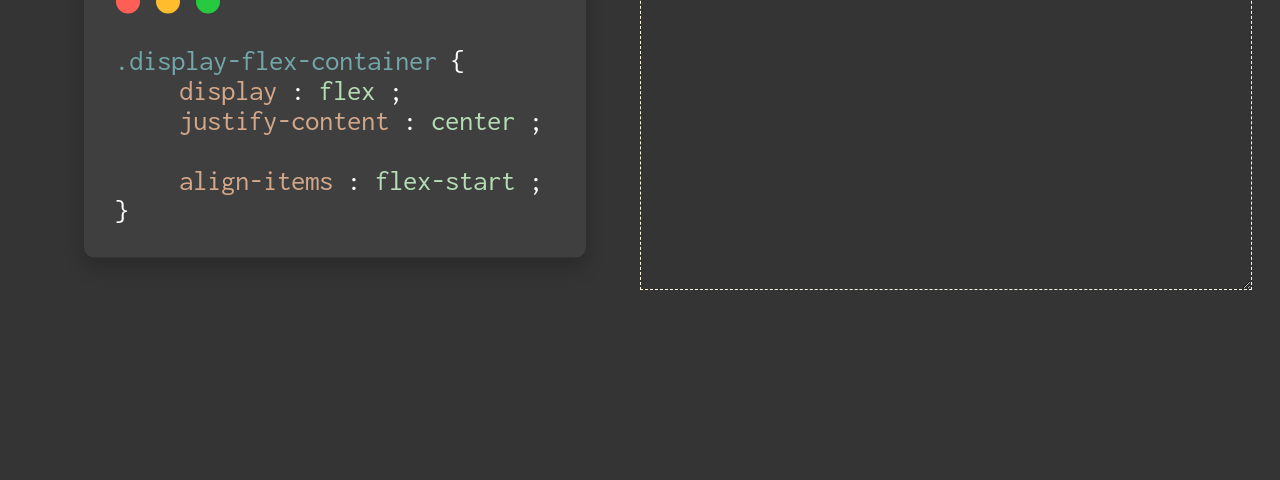
==== commit 85b686a2: "guides align items" ====
--- a/index.html
+++ b/index.html
@@ -154,6 +154,50 @@
             </div>
         </div>
     </div>
+    <div class="guides-container" id="guidesAlignItems">
+        <div class="title-code-container">
+            <div class="guide-title-container">
+                <h1 class="guide-title">ALIGN-ITEMS</h1>
+                <h1 class="guide-title glow">ALIGN-ITEMS</h1>
+            </div>
+            <div class="css-code-container">
+                <div class="css-code-header">
+                    <div class="css-code-menu-red"></div>
+                    <div class="css-code-menu-yellow"></div>
+                    <div class="css-code-menu-green"></div>
+                </div>
+                <div class="css-code">
+                    <p class="css-code-selector">.display-flex-container 
+                        <span class="css-code-bracket">{</span>
+                    </p>
+                    <p class="css-code-property">display
+                        <span class="css-code-colon">:</span>
+                        <span class="css-code-property-value">flex</span>
+                        <span class="css-code-semicolon">;</span>
+                    </p>
+                    <p class="css-code-property">justify-content
+                        <span class="css-code-colon">:</span>
+                        <span class="css-code-property-value">center</span>
+                        <span class="css-code-semicolon">;</span>
+                    </p>
+                    <br>
+                    <p class="css-code-property">align-items
+                        <span class="css-code-colon">:</span>
+                        <span class="css-code-property-value" id="alignItemsValue" contenteditable="true">flex-start</span>
+                        <span class="css-code-semicolon">;</span>
+                    </p>
+                    <span class="css-code-bracket">}</span>
+                </div>
+            </div>
+        </div>
+        <div class="items-container">
+            <div class="flex-items-container" id="itemsAlignItems">
+                <div class="flex-items">🍕</div>
+                <div class="flex-items">🍔</div>
+                <div class="flex-items">🍟</div>
+            </div>
+        </div>
+    </div>
 </body>
 
 </html>
--- a/style.css
+++ b/style.css
@@ -183,6 +183,12 @@
     justify-content: flex-start;
 }
 
+.flex-items-container#itemsAlignItems {
+    align-items: flex-start;
+    height: 500px;
+    padding: 0;
+}
+
 .flex-items {
     width: 150px;
     height: 150px;
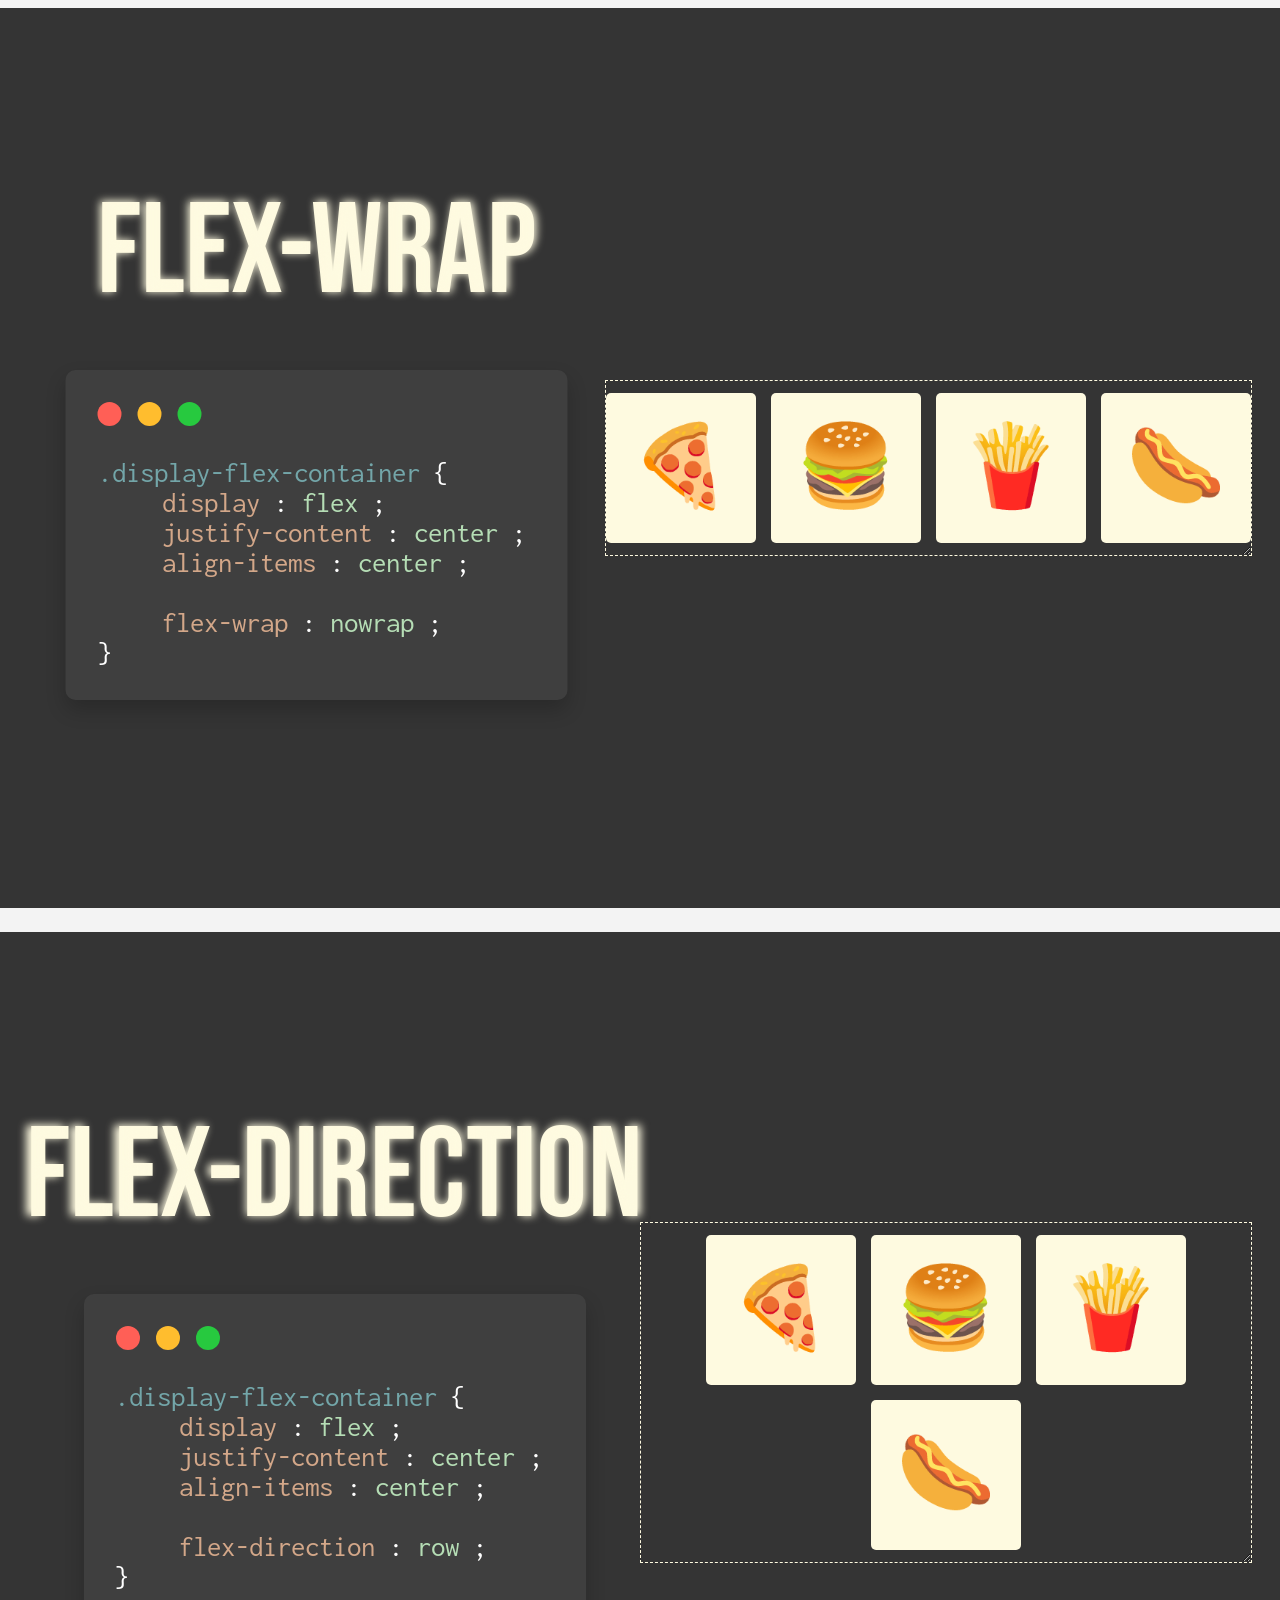
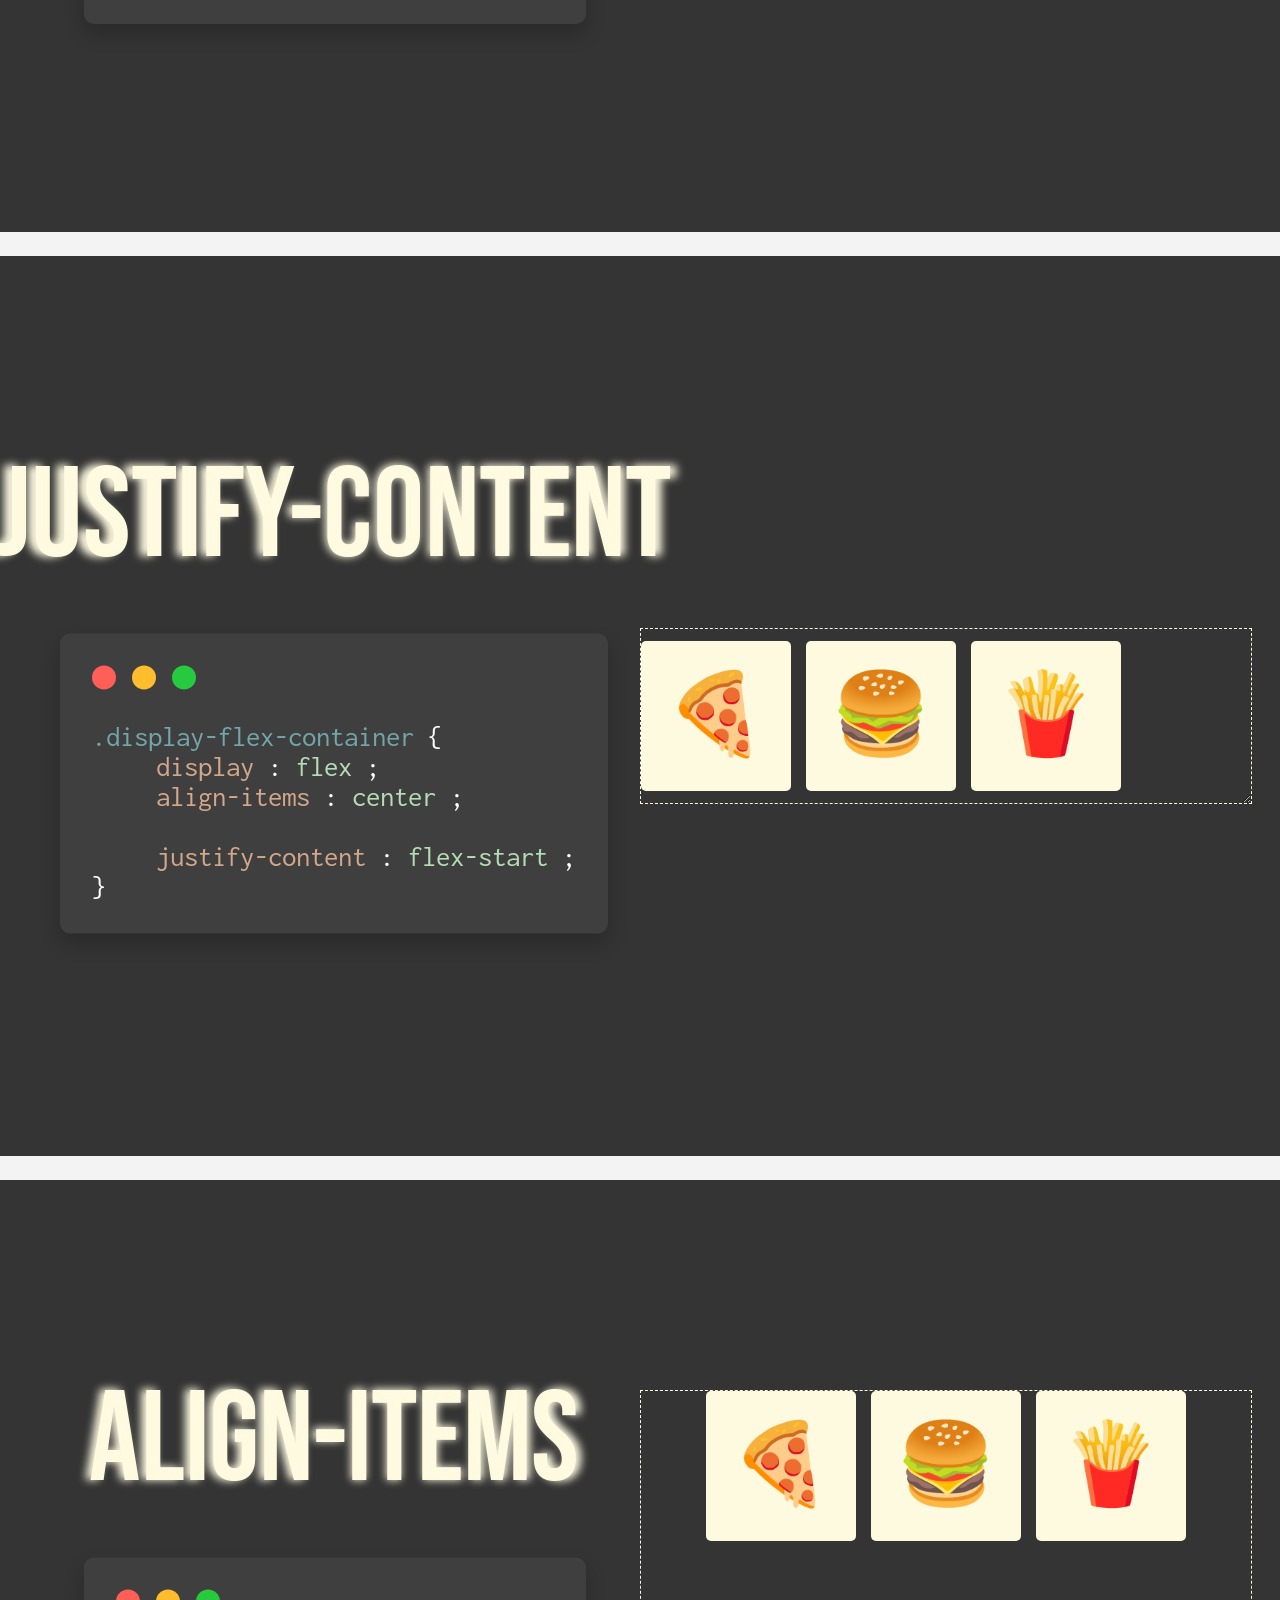
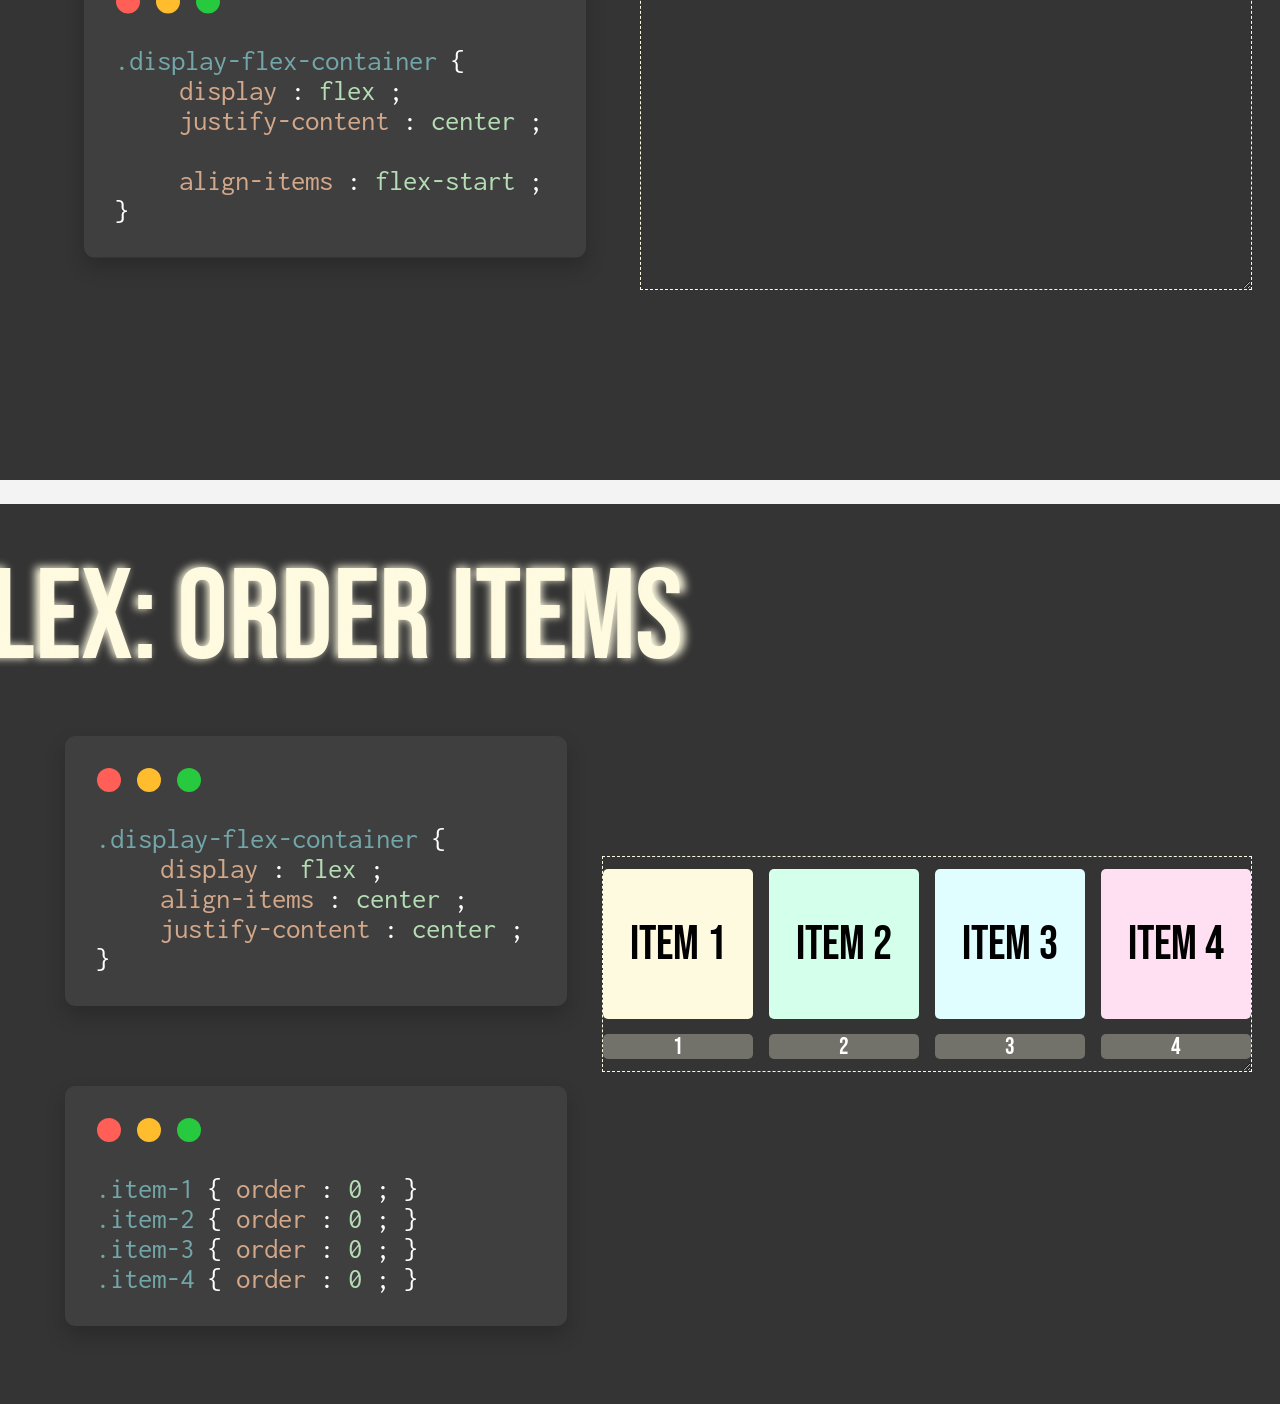
==== commit 5eedeedd: "flex order guide" ====
--- a/index.html
+++ b/index.html
@@ -23,7 +23,7 @@
                     <div class="css-code-menu-green"></div>
                 </div>
                 <div class="css-code">
-                    <p class="css-code-selector">.display-flex-container 
+                    <p class="css-code-selector">.display-flex-container
                         <span class="css-code-bracket">{</span>
                     </p>
                     <p class="css-code-property">display
@@ -44,7 +44,8 @@
                     <br>
                     <p class="css-code-property" id="flexWrapProp">flex-wrap
                         <span class="css-code-colon">:</span>
-                        <span class="css-code-property-value" id="flexWrapValue" contenteditable="true" spellcheck="false">nowrap</span>
+                        <span class="css-code-property-value" id="flexWrapValue" contenteditable="true"
+                            spellcheck="false">nowrap</span>
                         <span class="css-code-semicolon">;</span>
                     </p>
                     <span class="css-code-bracket">}</span>
@@ -73,7 +74,7 @@
                     <div class="css-code-menu-green"></div>
                 </div>
                 <div class="css-code">
-                    <p class="css-code-selector">.display-flex-container 
+                    <p class="css-code-selector">.display-flex-container
                         <span class="css-code-bracket">{</span>
                     </p>
                     <p class="css-code-property">display
@@ -94,7 +95,8 @@
                     <br>
                     <p class="css-code-property" id="flexWrapProp">flex-direction
                         <span class="css-code-colon">:</span>
-                        <span class="css-code-property-value" id="flexDirectionValue" contenteditable="true" spellcheck="false">row</span>
+                        <span class="css-code-property-value" id="flexDirectionValue" contenteditable="true"
+                            spellcheck="false">row</span>
                         <span class="css-code-semicolon">;</span>
                     </p>
                     <span class="css-code-bracket">}</span>
@@ -123,7 +125,7 @@
                     <div class="css-code-menu-green"></div>
                 </div>
                 <div class="css-code">
-                    <p class="css-code-selector">.display-flex-container 
+                    <p class="css-code-selector">.display-flex-container
                         <span class="css-code-bracket">{</span>
                     </p>
                     <p class="css-code-property">display
@@ -139,7 +141,8 @@
                     <br>
                     <p class="css-code-property">justify-content
                         <span class="css-code-colon">:</span>
-                        <span class="css-code-property-value" id="justifyContentValue" contenteditable="true">flex-start</span>
+                        <span class="css-code-property-value" id="justifyContentValue"
+                            contenteditable="true">flex-start</span>
                         <span class="css-code-semicolon">;</span>
                     </p>
                     <span class="css-code-bracket">}</span>
@@ -167,7 +170,7 @@
                     <div class="css-code-menu-green"></div>
                 </div>
                 <div class="css-code">
-                    <p class="css-code-selector">.display-flex-container 
+                    <p class="css-code-selector">.display-flex-container
                         <span class="css-code-bracket">{</span>
                     </p>
                     <p class="css-code-property">display
@@ -183,7 +186,8 @@
                     <br>
                     <p class="css-code-property">align-items
                         <span class="css-code-colon">:</span>
-                        <span class="css-code-property-value" id="alignItemsValue" contenteditable="true">flex-start</span>
+                        <span class="css-code-property-value" id="alignItemsValue"
+                            contenteditable="true">flex-start</span>
                         <span class="css-code-semicolon">;</span>
                     </p>
                     <span class="css-code-bracket">}</span>
@@ -198,6 +202,107 @@
             </div>
         </div>
     </div>
+    <div class="guides-container" id="guidesFlexOrder">
+        <div class="title-code-container">
+            <div class="guide-title-container">
+                <h1 class="guide-title">FLEX: ORDER ITEMS</h1>
+                <h1 class="guide-title glow">FLEX: ORDER ITEMS</h1>
+            </div>
+            <div class="css-code-container">
+                <div class="css-code-header">
+                    <div class="css-code-menu-red"></div>
+                    <div class="css-code-menu-yellow"></div>
+                    <div class="css-code-menu-green"></div>
+                </div>
+                <div class="css-code">
+                    <p class="css-code-selector">.display-flex-container
+                        <span class="css-code-bracket">{</span>
+                    </p>
+                    <p class="css-code-property">display
+                        <span class="css-code-colon">:</span>
+                        <span class="css-code-property-value">flex</span>
+                        <span class="css-code-semicolon">;</span>
+                    </p>
+                    <p class="css-code-property">align-items
+                        <span class="css-code-colon">:</span>
+                        <span class="css-code-property-value">center</span>
+                        <span class="css-code-semicolon">;</span>
+                    </p>
+                    <p class="css-code-property">justify-content
+                        <span class="css-code-colon">:</span>
+                        <span class="css-code-property-value">center</span>
+                        <span class="css-code-semicolon">;</span>
+                    </p>
+                    <span class="css-code-bracket">}</span>
+                </div>
+            </div>
+            <div class="css-code-container">
+                <div class="css-code-header">
+                    <div class="css-code-menu-red"></div>
+                    <div class="css-code-menu-yellow"></div>
+                    <div class="css-code-menu-green"></div>
+                </div>
+                <div class="css-code">
+                    <p class="css-code-selector">.item-1
+                        <span class="css-code-bracket">{</span>
+                        <span class="css-code-property" id="flexOrderProp">order
+                            <span class="css-code-colon">:</span>
+                            <span class="css-code-property-value" id="flexOrderItem1Value"
+                                contenteditable="true">0</span>
+                            <span class="css-code-semicolon">;</span>
+                        </span>
+                        <span class="css-code-bracket">}</span>
+                    </p>
+                    <p class="css-code-selector">.item-2
+                        <span class="css-code-bracket">{</span>
+                        <span class="css-code-property" id="flexOrderProp">order
+                            <span class="css-code-colon">:</span>
+                            <span class="css-code-property-value" id="flexOrderItem2Value"
+                                contenteditable="true">0</span>
+                            <span class="css-code-semicolon">;</span>
+                        </span>
+                        <span class="css-code-bracket">}</span>
+                    </p>
+                    <p class="css-code-selector">.item-3
+                        <span class="css-code-bracket">{</span>
+                        <span class="css-code-property" id="flexOrderProp">order
+                            <span class="css-code-colon">:</span>
+                            <span class="css-code-property-value" id="flexOrderItem3Value"
+                                contenteditable="true">0</span>
+                            <span class="css-code-semicolon">;</span>
+                        </span>
+                        <span class="css-code-bracket">}</span>
+                    </p>
+                    <p class="css-code-selector">.item-4
+                        <span class="css-code-bracket">{</span>
+                        <span class="css-code-property" id="flexOrderProp">order
+                            <span class="css-code-colon">:</span>
+                            <span class="css-code-property-value" id="flexOrderItem4Value"
+                                contenteditable="true">0</span>
+                            <span class="css-code-semicolon">;</span>
+                        </span>
+                        <span class="css-code-bracket">}</span>
+                    </p>
+                </div>
+            </div>
+        </div>
+        <div class="items-container">
+            <div class="flex-items-container" id="itemsFlexOrder">
+                <div class="flex-order-number">
+                    <div class="number-1">1</div>
+                    <div class="number-2">2</div>
+                    <div class="number-3">3</div>
+                    <div class="number-4">4</div>
+                </div>
+                <div class="flex-order-items">
+                    <div class="flex-items" id="flexOrderItem1">item 1</div>
+                    <div class="flex-items" id="flexOrderItem2" style="background-color: #D4FFEA">item 2</div>
+                    <div class="flex-items" id="flexOrderItem3" style="background-color: #E0FDFF">item 3</div>
+                    <div class="flex-items" id="flexOrderItem4" style="background-color: #FFE0F3">item 4</div>
+                </div>
+            </div>
+        </div>
+    </div>
 </body>
 
 </html>
--- a/style.css
+++ b/style.css
@@ -199,4 +199,40 @@
     display: flex;
     justify-content: center;
     align-items: center;
+}
+
+.css-code-property#flexOrderProp {
+    margin-left: 0;
+}
+
+.flex-items-container#itemsFlexOrder {
+    display: flex;
+    flex-direction: column-reverse;
+}
+
+.flex-order-number {
+    display: flex;
+    gap: 1rem;
+}
+
+.flex-order-number > div {
+    width: 150px;
+    height: 25px;
+    border-radius: 5px;
+    font-size: 1.5rem;
+    background-color: #fefae04f;
+    color: white;
+
+    display: flex;
+    justify-content: center;
+    align-items: center;
+}
+
+.flex-order-items {
+    display: flex;  
+    gap: 1rem;
+}
+
+.flex-order-items > div {
+    font-size: 3rem;
 }
